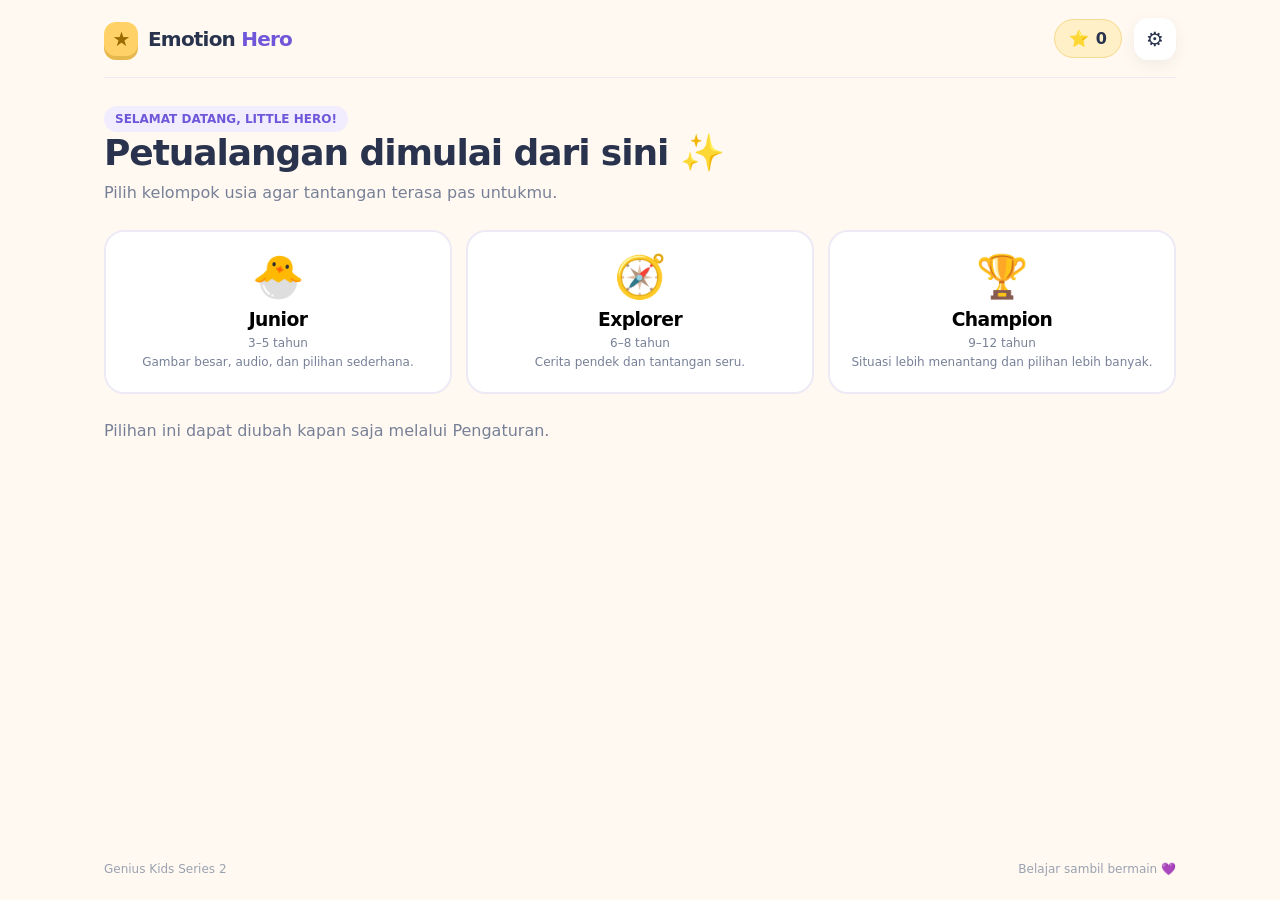
==== apps/emotion-hero/index.html @ 2fdee75d "Add files via upload" ====
<!doctype html>
<html lang="id">
<head>
  <meta charset="utf-8">
  <meta name="viewport" content="width=device-width, initial-scale=1, viewport-fit=cover">
  <meta name="theme-color" content="#7057D9">
  <meta name="description" content="Emotion Hero — game edukasi anak untuk mengenali emosi, belajar menenangkan diri, dan berempati.">
  <title>Emotion Hero — Genius Kids</title>
  <link rel="manifest" href="./manifest.webmanifest">
  <link rel="icon" href="./assets/icons/icon.svg" type="image/svg+xml">
  <link rel="apple-touch-icon" href="./assets/icons/icon-192.png">
  <link rel="stylesheet" href="./css/tokens.css">
  <link rel="stylesheet" href="./css/base.css">
  <link rel="stylesheet" href="./css/layout.css">
  <link rel="stylesheet" href="./css/components.css">
  <link rel="stylesheet" href="./css/dashboard.css">
  <link rel="stylesheet" href="./css/gameplay.css">
  <link rel="stylesheet" href="./css/animations.css">
  <link rel="stylesheet" href="./css/responsive.css">
</head>
<body>
  <div class="app-shell">
    <header class="topbar" id="topbar">
      <a class="brand" href="#" data-action="home" aria-label="Emotion Hero beranda">
        <span class="brand-mark">★</span>
        <span>Emotion <b>Hero</b></span>
      </a>
      <div class="topbar-actions">
        <div class="star-pill" aria-label="Total bintang">
          <span>⭐</span><strong id="top-stars">0</strong>
        </div>
        <button class="icon-button" type="button" data-action="settings" aria-label="Pengaturan">⚙</button>
      </div>
    </header>
    <main id="app" class="main-content" tabindex="-1">
      <div class="loading-card">
        <div class="loading-mascot">🦸</div>
        <h1>Emotion Hero</h1>
        <p>Menyiapkan petualanganmu...</p>
      </div>
    </main>
    <footer class="app-footer">
      <span>Genius Kids Series 2</span>
      <span>Belajar sambil bermain 💜</span>
    </footer>
  </div>
  <div id="toast-region" class="toast-region" aria-live="polite" aria-atomic="true"></div>
  <script type="module" src="./js/app.js"></script>
</body>
</html>
---- apps/emotion-hero/css/tokens.css ----
:root{
  --cream:#FFF9F1;--purple:#7057D9;--purple-dark:#5941C0;--coral:#FF8068;
  --yellow:#FFD166;--mint:#69D6B1;--blue:#72B9F5;--navy:#29334D;
  --muted:#778097;--line:#EEEAF5;--white:#FFFFFF;--surface:#FFFFFF;
  --shadow:0 12px 32px rgba(41,51,77,.08);--shadow-sm:0 5px 16px rgba(41,51,77,.07);
  --radius-lg:24px;--radius-md:18px;--radius-sm:12px;
  --font: "Nunito", "Trebuchet MS", system-ui, -apple-system, sans-serif;
}
---- apps/emotion-hero/css/base.css ----
*{box-sizing:border-box}
html{min-height:100%;background:var(--cream);scroll-behavior:smooth}
body{margin:0;min-width:320px;min-height:100vh;color:var(--navy);font-family:var(--font);background:var(--cream);-webkit-tap-highlight-color:transparent}
button{font:inherit;cursor:pointer}
button:focus-visible,a:focus-visible{outline:3px solid var(--blue);outline-offset:3px}
button:disabled{cursor:not-allowed;opacity:.5}
a{color:inherit;text-decoration:none}
img{max-width:100%;display:block}
h1,h2,h3,p{margin-top:0}
h1,h2,h3{letter-spacing:-.03em}
p{line-height:1.6}
::selection{background:#DED6FF}
---- apps/emotion-hero/css/layout.css ----
.app-shell{max-width:1120px;min-height:100vh;margin:0 auto;padding:0 24px;display:flex;flex-direction:column}
.topbar{height:78px;display:flex;align-items:center;justify-content:space-between;border-bottom:1px solid rgba(112,87,217,.10)}
.brand{display:inline-flex;align-items:center;gap:10px;font-size:20px;font-weight:800;letter-spacing:-.04em}
.brand b{color:var(--purple)}
.brand-mark{width:34px;height:34px;display:grid;place-items:center;border-radius:12px;background:var(--yellow);color:#9B6A00;font-size:20px;box-shadow:0 4px 0 #E7B94D}
.topbar-actions{display:flex;align-items:center;gap:12px}
.star-pill{display:flex;align-items:center;gap:7px;padding:9px 14px;background:#FFF0C8;border:1px solid #F8D98D;border-radius:99px;font-weight:800}
.icon-button{width:42px;height:42px;border:0;border-radius:14px;background:#fff;color:var(--navy);font-size:20px;box-shadow:var(--shadow-sm)}
.main-content{flex:1;padding:28px 0 44px;outline:none}
.app-footer{padding:18px 0 24px;display:flex;justify-content:space-between;gap:12px;color:#9AA1B1;font-size:12px}
.page{animation:fade-up .3s ease both}
.page-heading{display:flex;align-items:flex-end;justify-content:space-between;gap:16px;margin-bottom:22px}
.page-heading h1{margin-bottom:6px;font-size:clamp(26px,4vw,36px)}
.page-heading p{margin:0;color:var(--muted)}
.panel{background:var(--white);border:1px solid rgba(112,87,217,.08);border-radius:var(--radius-lg);box-shadow:var(--shadow-sm)}
---- apps/emotion-hero/css/components.css ----
.btn{border:0;border-radius:16px;padding:13px 20px;display:inline-flex;align-items:center;justify-content:center;gap:9px;font-weight:900;transition:transform .15s,filter .15s;min-height:48px}
.btn:active{transform:translateY(2px)}
.btn-primary{background:var(--purple);color:#fff;box-shadow:0 5px 0 var(--purple-dark)}
.btn-primary:hover{filter:brightness(1.05)}
.btn-coral{background:var(--coral);color:#fff;box-shadow:0 5px 0 #E66B55}
.btn-soft{background:#F1EDFF;color:var(--purple)}
.btn-ghost{background:transparent;color:var(--muted);border:1px solid var(--line)}
.btn-block{width:100%}
.icon-btn{border:0;background:#F4F1FF;color:var(--purple);width:42px;height:42px;border-radius:14px;font-size:19px}
.pill{display:inline-flex;align-items:center;gap:6px;padding:6px 11px;border-radius:99px;background:#F1EDFF;color:var(--purple);font-size:12px;font-weight:900}
.muted{color:var(--muted)}
.card{background:#fff;border:1px solid rgba(112,87,217,.09);border-radius:22px;box-shadow:var(--shadow-sm)}
.progress-track{height:9px;background:#EEEAF8;border-radius:99px;overflow:hidden}
.progress-fill{height:100%;background:linear-gradient(90deg,var(--purple),#A38DF5);border-radius:99px;transition:width .3s}
.avatar-emoji{width:74px;height:74px;border-radius:24px;display:grid;place-items:center;background:#FFF0C8;font-size:42px;flex-shrink:0}
.option-card{border:2px solid #EEEAF5;background:#fff;border-radius:18px;min-height:78px;padding:14px;display:flex;align-items:center;gap:12px;text-align:left;color:var(--navy);font-weight:900;transition:.15s}
.option-card:hover{border-color:#B9A9FF;background:#FBFAFF;transform:translateY(-2px)}
.option-emoji{font-size:30px}
.option-card.correct{border-color:#55C99C;background:#EDFBF4}
.option-card.incorrect{border-color:#FF9A87;background:#FFF2EF}
.feedback{padding:14px 16px;border-radius:16px;font-weight:800;line-height:1.5}
.feedback.good{background:#E9F9F1;color:#187B54}
.feedback.try{background:#FFF5DF;color:#8A6414}
.setting-row{display:flex;align-items:center;justify-content:space-between;gap:16px;padding:16px 0;border-bottom:1px solid var(--line)}
.setting-row:last-child{border-bottom:0}
.toggle{width:52px;height:30px;border:0;border-radius:99px;background:#D9DCE5;padding:3px;transition:.2s}
.toggle::after{content:"";display:block;width:24px;height:24px;border-radius:50%;background:#fff;box-shadow:0 1px 4px #0002;transition:.2s}
.toggle[aria-pressed="true"]{background:var(--purple)}
.toggle[aria-pressed="true"]::after{transform:translateX(22px)}
.toast-region{position:fixed;left:50%;bottom:22px;transform:translateX(-50%);z-index:20;display:grid;gap:8px;width:min(92vw,420px);pointer-events:none}
.toast{background:var(--navy);color:#fff;padding:13px 16px;border-radius:14px;box-shadow:var(--shadow);font-weight:800;text-align:center;animation:fade-up .2s ease}
.empty-note{padding:22px;text-align:center;color:var(--muted)}
---- apps/emotion-hero/css/dashboard.css ----
.welcome-grid{display:grid;grid-template-columns:1.25fr .75fr;gap:20px;margin-bottom:28px}
.hero-banner{position:relative;overflow:hidden;min-height:230px;padding:28px;background:linear-gradient(120deg,#7057D9,#8D76EB);color:#fff;border-radius:28px;box-shadow:0 14px 28px #7057d933;display:flex;align-items:center}
.hero-copy{position:relative;z-index:1;max-width:440px}
.hero-copy h1{font-size:clamp(30px,4vw,44px);line-height:1.05;margin:12px 0}
.hero-copy p{color:#EEE9FF;margin-bottom:20px}
.hero-mascot{position:absolute;right:26px;bottom:10px;font-size:clamp(100px,16vw,170px);filter:drop-shadow(0 10px 5px #38218a44);transform:rotate(-7deg)}
.stats-card{padding:22px;display:flex;flex-direction:column;justify-content:space-between}
.stats-number{font-size:36px;font-weight:1000;color:var(--purple);letter-spacing:-.06em}
.stats-row{display:flex;justify-content:space-between;gap:12px}
.map-section{margin-top:8px}
.world-list{display:grid;gap:16px;position:relative}
.world-card{padding:18px 20px;display:grid;grid-template-columns:64px 1fr auto;gap:16px;align-items:center;position:relative;overflow:hidden}
.world-card.locked{opacity:.68;background:#FBFAFD}
.world-icon{width:62px;height:62px;border-radius:20px;display:grid;place-items:center;font-size:32px}
.world-card h3{margin:0 0 4px;font-size:18px}
.world-card p{margin:0;color:var(--muted);font-size:13px}
.world-meta{text-align:right;white-space:nowrap}
.mission-chips{grid-column:2 / 4;display:flex;flex-wrap:wrap;gap:8px;margin-top:-3px}
.mission-chip{border:1px solid var(--line);background:#fff;border-radius:12px;padding:8px 11px;font-size:12px;font-weight:900;color:var(--muted)}
.mission-chip.unlocked{color:var(--purple);border-color:#D9D0FF;background:#F8F6FF}
.mission-chip.completed{color:#16835A;border-color:#B9EBD5;background:#EFFBF5}
.mission-chip:disabled{opacity:.48}
.mission-chip span{margin-right:4px}
.world-1 .world-icon{background:#E9E3FF}.world-2 .world-icon{background:#FFE8DF}.world-3 .world-icon{background:#E2F3FF}.world-4 .world-icon{background:#E2F8EF}.world-5 .world-icon{background:#FFF1CC}
.world-list::before{content:"";position:absolute;left:49px;top:70px;bottom:70px;border-left:3px dashed #D8D0F4;z-index:0}
.world-card>*{position:relative;z-index:1}
---- apps/emotion-hero/css/gameplay.css ----
.game-top{display:flex;align-items:center;justify-content:space-between;gap:12px;margin-bottom:18px}
.game-progress{flex:1;max-width:480px}
.question-card{max-width:780px;margin:0 auto;padding:clamp(18px,4vw,34px)}
.question-scene{min-height:180px;border-radius:22px;background:linear-gradient(135deg,#F0EAFF,#E9F7FF);display:grid;place-items:center;text-align:center;padding:22px;margin:20px 0}
.scene-emoji{font-size:clamp(68px,12vw,100px);line-height:1.2;filter:drop-shadow(0 8px 4px #29334d14)}
.scene-caption{font-weight:800;color:#59627A;margin:10px auto 0;max-width:520px}
.question-title{text-align:center;font-size:clamp(22px,3vw,30px);line-height:1.25;margin:10px 0}
.question-hint{text-align:center;color:var(--muted);font-size:14px;margin:0}
.options-grid{display:grid;grid-template-columns:repeat(2,minmax(0,1fr));gap:12px;margin:20px 0}
.result-card{max-width:620px;margin:20px auto;padding:32px;text-align:center}
.result-stars{font-size:42px;letter-spacing:6px;margin:8px 0 16px}
.result-mascot{font-size:92px;line-height:1.2}
.age-grid{display:grid;grid-template-columns:repeat(3,minmax(0,1fr));gap:14px;margin:24px 0}
.age-card{padding:20px 14px;border:2px solid var(--line);border-radius:20px;background:#fff;text-align:center;cursor:pointer}
.age-card:hover{border-color:#B9A9FF;background:#FBFAFF}
.age-card .age-emoji{font-size:42px}
.age-card h3{margin:8px 0 4px}
.age-card p{font-size:12px;color:var(--muted);margin:0}
.settings-card{max-width:720px;padding:22px}
---- apps/emotion-hero/css/animations.css ----
@keyframes fade-up{from{opacity:0;transform:translateY(8px)}to{opacity:1;transform:translateY(0)}}
@keyframes float{0%,100%{transform:translateY(0) rotate(-7deg)}50%{transform:translateY(-9px) rotate(-4deg)}}
@keyframes pop{0%{transform:scale(.92)}70%{transform:scale(1.04)}100%{transform:scale(1)}}
.hero-mascot{animation:float 3.5s ease-in-out infinite}
.pop-in{animation:pop .35s ease both}
@media(prefers-reduced-motion:reduce){*,*::before,*::after{scroll-behavior:auto!important;animation-duration:.01ms!important;animation-iteration-count:1!important;transition-duration:.01ms!important}}
---- apps/emotion-hero/css/responsive.css ----
@media(max-width:760px){
  .app-shell{padding:0 16px}.topbar{height:66px}.main-content{padding:20px 0 32px}
  .welcome-grid{grid-template-columns:1fr}.hero-banner{min-height:210px;padding:22px}.hero-mascot{right:12px;font-size:112px;opacity:.9}
  .stats-card{gap:14px}.world-card{grid-template-columns:52px 1fr auto;padding:15px;gap:12px}
  .world-icon{width:50px;height:50px;border-radius:16px;font-size:26px}
  .world-list::before{left:40px}.mission-chips{grid-column:1 / -1;margin-top:4px}
}
@media(max-width:520px){
  .app-shell{padding:0 12px}.brand{font-size:17px}.star-pill{padding:8px 10px}
  .app-footer{font-size:10px}.page-heading{align-items:flex-start;flex-direction:column}
  .hero-banner{min-height:225px}.hero-copy{max-width:72%}.hero-copy h1{font-size:30px}
  .hero-mascot{font-size:92px;right:4px;bottom:18px}
  .age-grid{grid-template-columns:1fr}.age-card{display:flex;align-items:center;text-align:left;gap:14px;padding:14px}
  .age-card .age-emoji{font-size:34px;width:44px}
  .options-grid{gap:9px}.option-card{padding:11px;min-height:72px;font-size:14px}.option-emoji{font-size:25px}
  .question-scene{min-height:150px}.world-meta{font-size:11px}
}
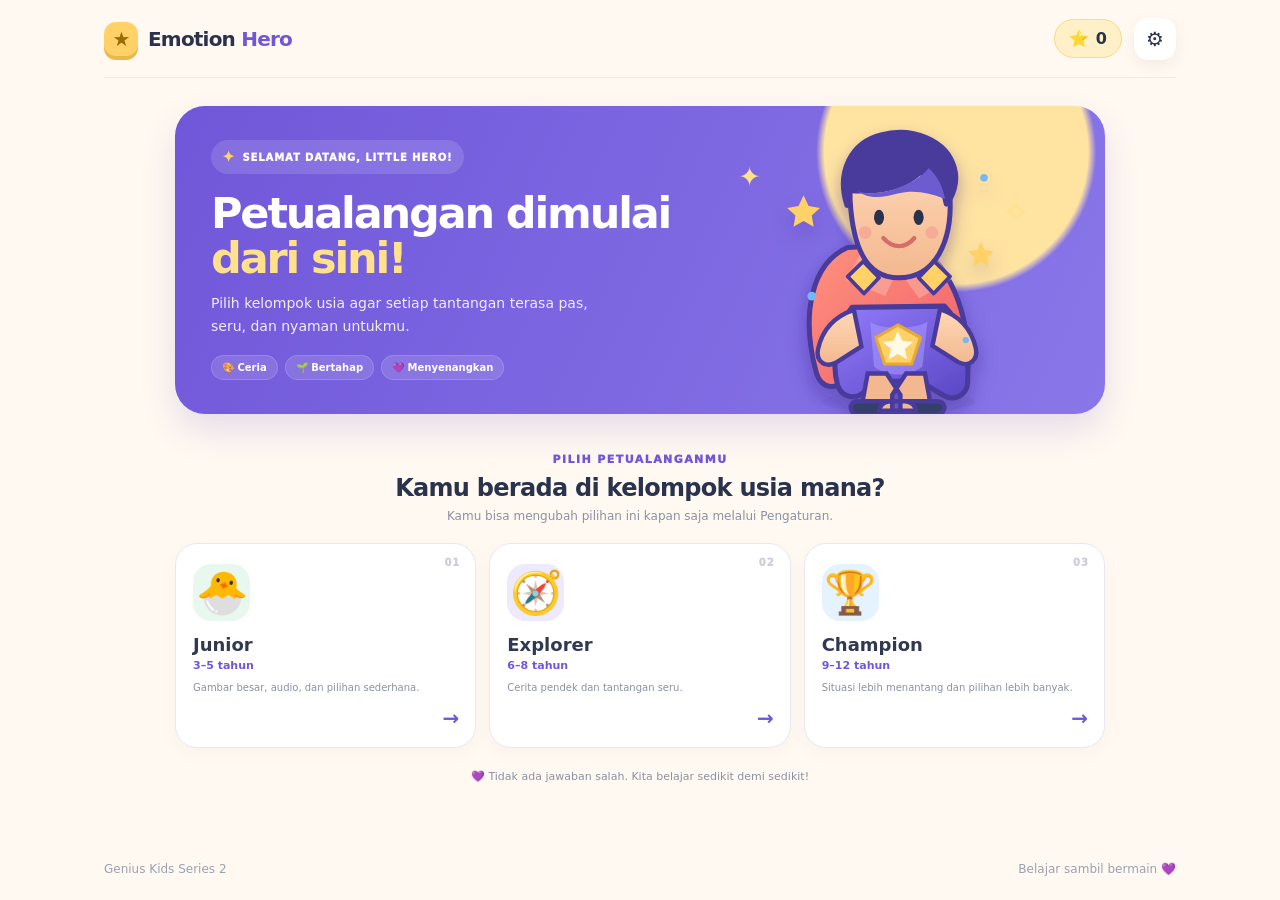
==== commit 49f7adcb: "aplikasi edukasi anak pengenalan emosi" ====
--- a/apps/emotion-hero/index.html
+++ b/apps/emotion-hero/index.html
@@ -17,6 +17,7 @@
   <link rel="stylesheet" href="./css/gameplay.css">
   <link rel="stylesheet" href="./css/animations.css">
   <link rel="stylesheet" href="./css/responsive.css">
+  <link rel="stylesheet" href="./css/visual-upgrade.css">
 </head>
 <body>
   <div class="app-shell">
--- a/apps/emotion-hero/css/visual-upgrade.css
+++ b/apps/emotion-hero/css/visual-upgrade.css
@@ -0,0 +1,82 @@
+/* Emotion Hero Visual Upgrade — v1.1 */
+.dashboard-page{--ink:#29334D}
+.dashboard-greeting{display:flex;align-items:flex-end;justify-content:space-between;gap:18px;margin:2px 0 20px}
+.dashboard-greeting h1{font-size:clamp(27px,4vw,38px);margin:5px 0 5px;color:var(--navy)}
+.dashboard-greeting h1 span{color:#F4B943;font-size:.8em}
+.dashboard-greeting p{margin:0;color:#7A8297}
+.eyebrow,.section-kicker{font-size:11px;letter-spacing:.13em;font-weight:1000;color:var(--purple)}
+.age-badge{flex-shrink:0;padding:10px 14px;background:#fff;border:1px solid #EEEAF8;border-radius:99px;color:#6552BE;font-size:12px;font-weight:900;box-shadow:0 5px 15px #47378b0a}
+.welcome-grid{grid-template-columns:minmax(0,1.45fr) minmax(230px,.65fr);gap:18px;margin-bottom:36px}
+.hero-banner{min-height:300px;padding:30px 32px;border-radius:30px;background:radial-gradient(circle at 80% 10%,#A99AFB 0,#8C79EC 23%,transparent 46%),linear-gradient(120deg,#6751D0 0%,#7964DF 56%,#8A79E9 100%);box-shadow:0 18px 36px #6550c32b}
+.hero-copy{max-width:58%;z-index:2}
+.hero-kicker{display:inline-flex;align-items:center;gap:7px;padding:8px 11px;border-radius:99px;background:#FFFFFF22;color:#fff;font-size:10px;font-weight:1000;letter-spacing:.09em}
+.sparkle-dot{color:#FFD166;font-size:15px}
+.hero-copy h2{font-size:clamp(31px,4vw,47px);line-height:1.02;letter-spacing:-.055em;margin:17px 0 12px;color:#fff}
+.hero-copy h2 em,.age-welcome h1 em,.result-card h1 em{font-style:normal;color:#FFE08B}
+.hero-copy p{font-size:14px;line-height:1.55;color:#F0EDFF;max-width:365px;margin-bottom:19px}
+.hero-cta{background:#FF8068;box-shadow:0 5px 0 #DB5E50;padding:13px 18px}
+.hero-trust{font-size:10px;color:#E7E1FF;margin-top:17px;font-weight:700}.hero-trust span{color:#FFC5B8;margin-right:5px}
+.hero-art-shell{position:absolute;right:12px;bottom:0;width:43%;height:100%;display:flex;align-items:flex-end;justify-content:center;z-index:1}
+.hero-art-glow{position:absolute;width:210px;height:210px;border-radius:50%;background:#FFFFFF22;bottom:28px;right:10%;filter:blur(2px)}
+.hero-mascot-img{position:relative;width:auto;height:96%;max-width:100%;object-fit:contain;object-position:bottom;filter:drop-shadow(0 13px 10px #30217a35)}
+.hero-spark{position:absolute;color:#FFE08B;font-size:26px;z-index:2}.hero-spark-one{right:37%;top:15%}.hero-spark-two{right:8%;top:39%;font-size:34px}
+.stats-card{padding:24px 22px;border-radius:26px;justify-content:flex-start;gap:0;background:linear-gradient(160deg,#fff 0%,#FBF9FF 100%)}
+.stats-topline{display:flex;align-items:center;gap:9px}.stats-icon{width:38px;height:38px;display:grid;place-items:center;border-radius:13px;background:#FFF2CB;font-size:19px}.stats-label{font-size:10px;letter-spacing:.11em;color:#9298A9;font-weight:1000}
+.stats-number{font-size:49px;line-height:1.1;margin:17px 0 2px;color:#5E4AC5;letter-spacing:-.06em}.stats-number span{font-size:24px;color:#F5BE42;vertical-align:8px}
+.stats-caption{font-size:12px;color:#858CA0;margin:0;line-height:1.45}
+.stats-divider{height:1px;background:#EEEAF5;margin:20px 0 16px}
+.stats-row{font-size:11px;color:#5D657B}.stats-row strong:last-child{font-size:15px;color:#5F4BC6}.stats-row small{font-size:10px;color:#9CA2B2}
+.stats-footnote{font-size:10px;color:#9298A9;margin:11px 0 0}
+.map-section{margin-top:0}
+.map-heading{display:flex;align-items:flex-end;justify-content:space-between;gap:15px;margin-bottom:18px}
+.map-heading h2{font-size:clamp(23px,3vw,29px);margin:7px 0 5px;letter-spacing:-.04em}.map-heading p{margin:0;color:#858CA0;font-size:13px}
+.map-counter{display:flex;flex-direction:column;text-align:right;gap:2px;color:#9399AA;font-size:10px;font-weight:800}.map-counter strong{font-size:20px;color:var(--purple)}
+.world-list{gap:17px}
+.world-card{display:grid;grid-template-columns:minmax(175px, .72fr) minmax(0,1.28fr);gap:0;padding:0;border-radius:24px;overflow:hidden;border:1px solid #EBE8F5;box-shadow:0 7px 22px #34315c0a;background:#fff;transition:transform .2s,box-shadow .2s}
+.world-card.is-unlocked:hover{transform:translateY(-3px);box-shadow:0 13px 28px #34315c12}
+.world-card.is-locked .world-art{filter:grayscale(.55);opacity:.65}.world-card.is-locked .world-content{background:#FCFBFE}
+.world-art-wrap{position:relative;min-height:205px;overflow:hidden;background:#F3F0FF}
+.world-art{width:100%;height:100%;position:absolute;inset:0;object-fit:cover;transition:transform .35s}
+.world-card:hover .world-art{transform:scale(1.035)}
+.world-number{position:absolute;left:14px;top:14px;padding:7px 10px;border-radius:99px;background:#FFFFFFE8;color:#5F4BC6;font-size:9px;letter-spacing:.1em;font-weight:1000;box-shadow:0 4px 12px #2b25500c}
+.world-lock{position:absolute;right:13px;top:13px;width:34px;height:34px;border-radius:50%;display:grid;place-items:center;background:#FFFFFFE8;font-size:15px}
+.world-content{padding:19px 20px 17px;min-width:0}
+.world-heading{display:flex;justify-content:space-between;align-items:flex-start;gap:12px}
+.world-heading h3{font-size:18px;margin:0 0 5px;color:#303852}.world-heading p{font-size:12px;margin:0;color:#8A91A4}
+.world-progress{text-align:right;display:flex;flex-direction:column;gap:0;flex-shrink:0}.world-progress strong{font-size:16px;color:#5E4BC2}.world-progress span{font-size:9px;color:#9CA2B2}
+.world-progress-track{height:6px;background:#F0EDF7;border-radius:99px;margin:14px 0 13px;overflow:hidden}.world-progress-track span{height:100%;display:block;background:linear-gradient(90deg,#8B77E9,#B1A3FF);border-radius:99px}
+.mission-chips{display:grid;grid-template-columns:repeat(3,minmax(0,1fr));gap:7px;margin:0}
+.mission-chip{min-width:0;min-height:42px;border:1px solid #ECEAF3;background:#FAF9FC;border-radius:12px;padding:7px 8px;display:flex;align-items:center;gap:6px;color:#9399A9;text-align:left;font-size:10px;font-weight:900;overflow:hidden}
+.mission-chip.unlocked{background:#F5F2FF;border-color:#DCD4FF;color:#5D4BC0}.mission-chip.completed{background:#EFFAF5;border-color:#CDEFE0;color:#20845D}
+.mission-chip-icon{font-size:10px;flex-shrink:0}.mission-chip-label{white-space:nowrap;overflow:hidden;text-overflow:ellipsis;min-width:0}.mission-chip-stars{font-size:9px;color:#E9B33B;white-space:nowrap}
+.dashboard-note{margin:22px 0 0;padding:15px 18px;display:flex;align-items:center;gap:12px;border-radius:17px;background:#F1EDFF;color:#6555B5}.dashboard-note span{font-size:20px}.dashboard-note p{font-size:12px;margin:0;line-height:1.5;font-weight:700}
+/* Age selection */
+.age-page{max-width:930px;margin:0 auto}
+.age-welcome{position:relative;min-height:275px;overflow:hidden;border:0;border-radius:30px;padding:34px 36px;background:radial-gradient(circle at 84% 15%,#FFE3A1 0,#FFE3A1 16%,transparent 17%),linear-gradient(115deg,#7057D9,#8977E9);color:#fff;display:flex;align-items:center;box-shadow:0 17px 35px #6550c329}
+.age-welcome-copy{position:relative;z-index:2;max-width:58%}.age-welcome h1{font-size:clamp(31px,4vw,43px);line-height:1.04;margin:17px 0 12px;letter-spacing:-.05em}.age-welcome-copy>p{font-size:14px;line-height:1.6;color:#F0EDFF;max-width:410px;margin:0}
+.age-welcome-art{position:absolute;right:4%;bottom:-8px;height:96%;width:37%;display:flex;align-items:flex-end;justify-content:center}.age-welcome-art img{height:100%;max-width:100%;object-fit:contain;filter:drop-shadow(0 10px 10px #33217b35)}
+.age-welcome-badges{display:flex;gap:7px;flex-wrap:wrap;margin-top:18px}.age-welcome-badges span{background:#FFFFFF22;border:1px solid #FFFFFF25;border-radius:99px;padding:6px 10px;font-size:10px;font-weight:900}
+.age-deco{position:absolute;color:#FFE08B}.age-deco-one{right:37%;top:18%;font-size:27px}.age-deco-two{right:8%;top:28%;font-size:34px}
+.age-choice-heading{text-align:center;margin:34px 0 17px}.age-choice-heading h2{font-size:24px;margin:7px 0 5px}.age-choice-heading p{font-size:12px;color:#8A91A4;margin:0}
+.age-grid{grid-template-columns:repeat(3,minmax(0,1fr));gap:13px;margin:0}
+.age-card{position:relative;min-height:205px;padding:20px 17px 17px;display:flex;flex-direction:column;align-items:flex-start;text-align:left;border:1px solid #EAE7F3;border-radius:22px;background:#fff;box-shadow:0 6px 20px #302b5708;transition:transform .2s,border-color .2s,box-shadow .2s}
+.age-card:hover{transform:translateY(-4px);border-color:#B9ACF4;box-shadow:0 14px 26px #5542a51a}
+.age-card-number{position:absolute;right:15px;top:13px;color:#D0CCDD;font-size:10px;font-weight:1000;letter-spacing:.1em}
+.age-emoji{width:57px;height:57px;display:grid;place-items:center;border-radius:18px;background:#FFF2CE;font-size:30px;margin-bottom:13px}
+.age-card-junior .age-emoji{background:#E8F8EF}.age-card-explorer .age-emoji{background:#EDE9FF}.age-card-champion .age-emoji{background:#E4F3FF}
+.age-card-copy{display:flex;flex-direction:column;gap:4px}.age-card-copy strong{font-size:18px;color:#303852}.age-card-copy b{font-size:11px;color:#7057D9}.age-card-copy small{font-size:10px;line-height:1.5;color:#8A91A4;margin-top:4px}
+.age-card-arrow{position:absolute;right:16px;bottom:17px;color:#7057D9;font-size:20px;font-weight:900}
+.age-footer-note{text-align:center;color:#8A91A4;font-size:11px;margin:20px 0 0}
+/* Result */
+.result-card{position:relative;max-width:620px;padding:28px 34px 32px;text-align:center;border-radius:30px;overflow:hidden;background:radial-gradient(circle at 50% 0,#F1EDFF 0,transparent 44%),#fff}
+.result-mascot-art{width:170px;height:170px;margin:0 auto 3px;display:flex;justify-content:center;align-items:flex-end}.result-mascot-art img{height:100%;max-width:100%;object-fit:contain;filter:drop-shadow(0 8px 8px #47378b20)}
+.result-card h1{font-size:34px;line-height:1.03;margin:12px 0 8px;color:#303852}.result-card h1 em{color:#7057D9}.result-pill{margin-top:0}.result-stars{font-size:36px;letter-spacing:5px;color:#F3BD43;margin:16px 0 10px}.result-stars span{color:#D9D5E5}
+.result-score{display:inline-flex;align-items:baseline;gap:6px;padding:9px 15px;border-radius:99px;background:#F3F0FF;color:#6652C4}.result-score strong{font-size:18px}.result-score span{font-size:10px;font-weight:800}
+.result-message{max-width:430px;margin:15px auto 0;font-size:12px;color:#858CA0;line-height:1.6}.result-actions{display:grid;gap:9px;margin-top:23px}
+.result-confetti span{position:absolute;color:#F2C44E;font-size:25px}.result-confetti span:nth-child(1){left:12%;top:15%}.result-confetti span:nth-child(2){right:12%;top:20%;color:#FF9585}.result-confetti span:nth-child(3){left:19%;top:40%;color:#8B78E9}.result-confetti span:nth-child(4){right:20%;top:43%;color:#70CFA7}
+@media(max-width:760px){
+ .dashboard-greeting{align-items:flex-start;flex-direction:column;gap:10px}.welcome-grid{grid-template-columns:1fr}.hero-banner{min-height:285px}.hero-copy{max-width:60%}.hero-art-shell{width:43%;right:0}.stats-card{padding:19px 20px}.world-card{grid-template-columns:1fr}.world-art-wrap{min-height:170px;position:relative}.world-content{padding:16px}.age-welcome{min-height:250px;padding:26px 24px}.age-welcome-copy{max-width:61%}.age-welcome-art{width:39%;right:0}.age-grid{grid-template-columns:1fr}.age-card{min-height:125px;display:grid;grid-template-columns:58px 1fr 20px;align-items:center;gap:13px;padding:15px}.age-emoji{margin:0}.age-card-arrow{position:static;justify-self:end}.age-card-number{right:13px;top:8px;font-size:8px}.age-card-copy small{max-width:350px}
+}
+@media(max-width:520px){
+ .dashboard-greeting h1{font-size:29px}.age-badge{font-size:10px}.hero-banner{min-height:270px;padding:23px 20px}.hero-copy{max-width:68%}.hero-copy h2{font-size:33px}.hero-copy p{font-size:11px;max-width:220px}.hero-cta{font-size:11px;padding:11px 13px;min-height:42px}.hero-trust{font-size:9px;max-width:190px}.hero-art-shell{width:40%;right:-4px}.hero-mascot-img{height:85%}.hero-spark-one{right:38%;top:13%}.stats-number{font-size:42px}.map-heading{align-items:flex-start}.map-counter{padding-top:5px}.world-art-wrap{min-height:145px}.world-content{padding:14px}.world-heading h3{font-size:16px}.mission-chips{grid-template-columns:1fr;gap:6px}.mission-chip{min-height:38px}.age-welcome{min-height:270px;padding:23px 19px}.age-welcome-copy{max-width:67%}.age-welcome h1{font-size:31px}.age-welcome-copy>p{font-size:11px}.age-welcome-art{width:43%;right:-6px;height:88%}.age-welcome-badges{gap:5px}.age-welcome-badges span{font-size:8px;padding:5px 7px}.age-choice-heading h2{font-size:20px}.age-card{min-height:110px}.result-card{padding:24px 19px}.result-mascot-art{height:145px;width:145px}.result-card h1{font-size:30px}
+}
